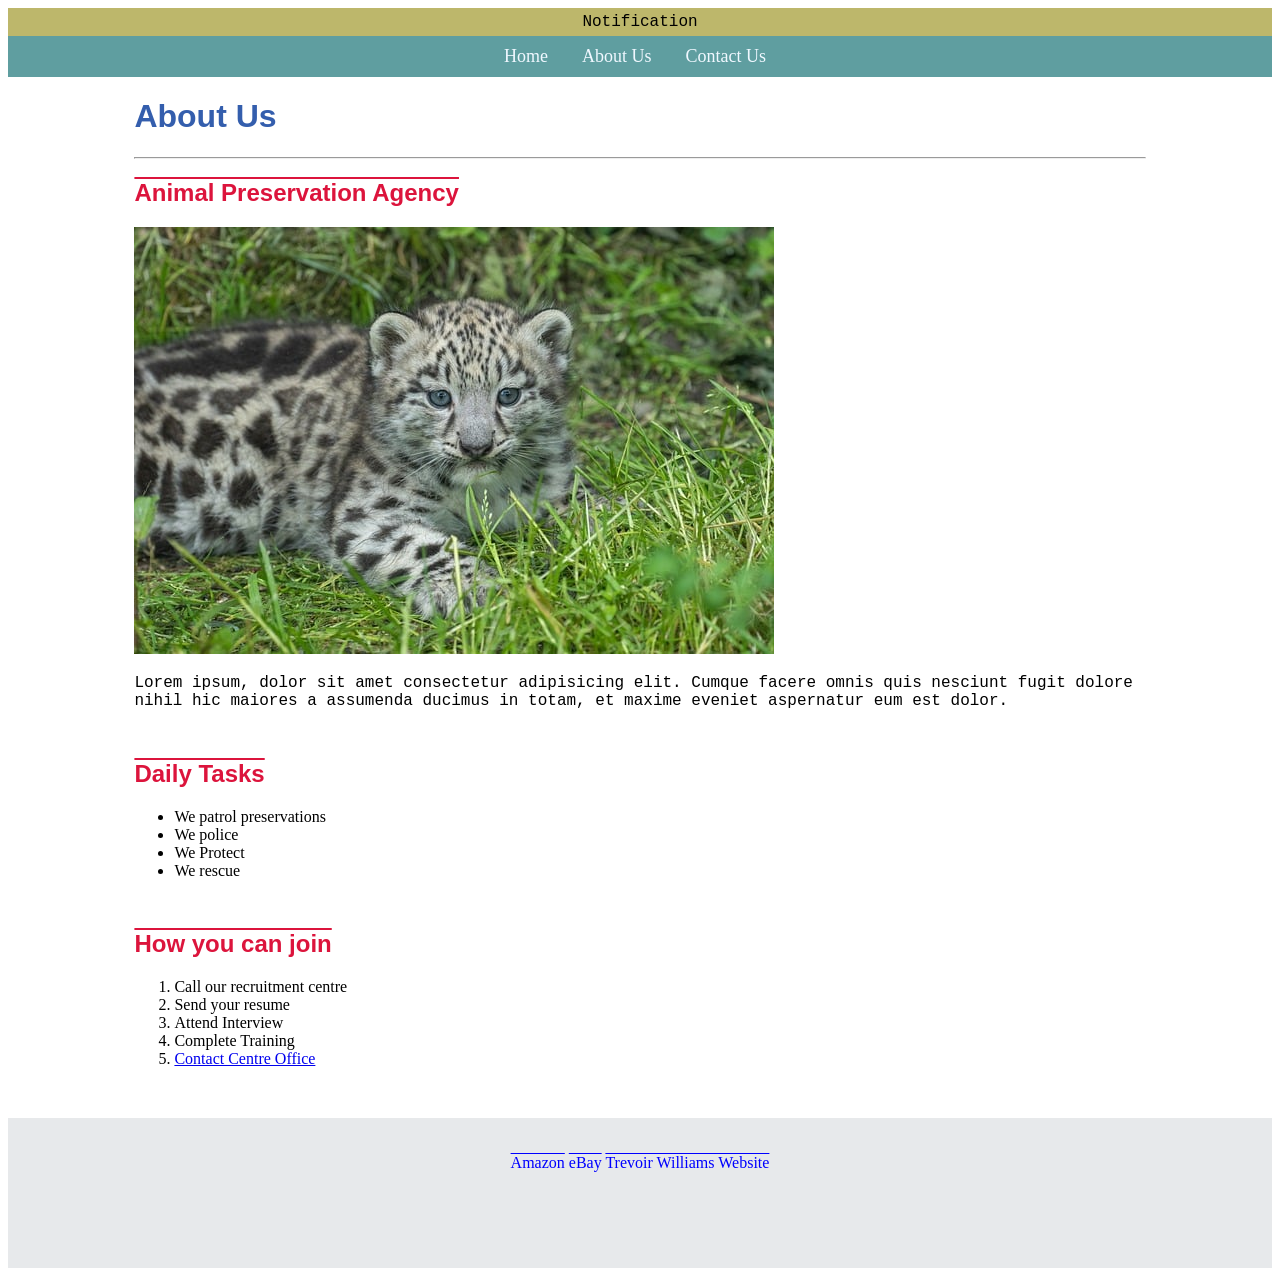
==== about_us.html @ 7772d061 "INITIAL COMMIT FROM UDEMY COURSE INTODUCTION_TO_WEBSITE_DESING" ====
<!DOCTYPE html>
<html lang="en">
<head>
    <meta charset="UTF-8">
    <meta name="viewport" content="width=device-width, initial-scale=1.0">
    <title>About Us</title>
    <link rel="stylesheet" href="stylesheets/site.css" />
</head>
<body>
    <header>
        <div id="banner">
            <p>Notification</p>
        </div>
        <nav>
            <!-- Anchor tags used for internal navigation -->
            <a href="index.html">Home</a>
            <a href="about_us.html">About Us</a>
            <a href="contact_us.html">Contact Us</a>
        </nav>
    </header>
    
    <main>
        <h1 >About Us</h1>
        <hr/>

        <article>
            <h2>Animal Preservation Agency</h2>
            <img src="images/baby-snow-leopard.jpg" alt="Baby Snow Leopard" />
            <p>Lorem ipsum, dolor sit amet consectetur adipisicing elit. Cumque facere omnis quis nesciunt fugit dolore nihil hic maiores a assumenda ducimus in totam, et maxime eveniet aspernatur eum est dolor.</p>
        </article>
       
        <article>
            <h2>Daily Tasks</h2>
            <!-- Unordered list tag. Produces bullet points -->
            <ul>
                <li>We patrol preservations</li>
                <li>We police</li>
                <li>We Protect</li>
                <li>We rescue</li>
            </ul>
        </article>
       
        <article>
            <h2>How you can join</h2>
            <!-- Ordered list tag. Produces numbered points in a list -->
            <ol>
                <li>Call our recruitment centre</li>
                <li>Send your resume</li>
                <li>Attend Interview</li>
                <li>Complete Training</li>
                <li>
                    <a href="contact_us.html">Contact Centre Office</a>
                </li>
            </ol>
        </article>

        
    </main>
    
    <footer>
        <br/><br/>
            <a href="https://www.amazon.com">Amazon</a>
    
            <a href="https://www.ebay.com" target="_blank">eBay</a>
            <a href="https://www.trevoirwilliams.com" target="_blank">Trevoir Williams Website</a>
    </footer>
</body>
</html>
---- stylesheets/site.css ----
h1{
    color: rgb(52, 94, 173);
}
h2{
    color: crimson;
    text-decoration: overline;
}
h1, h2, h3, h4, h5, h6{
    font-family: 'Franklin Gothic Medium', 'Arial Narrow', Arial, sans-serif;
}
p{
    font-family: 'Courier New', Courier, monospace;
}

#banner{
    background-color: darkkhaki;
    padding-bottom: 5px;
    padding-top: 5px;
    text-align: center;
}
#banner p{
    margin: 0;
}

#nav, nav{
    background-color: cadetblue;
    padding: 10px;
    text-align: center;
}

#nav a, nav a{
    color: aliceblue;
    text-decoration: none;
    font-size: large;
    margin-right: 10px;
    padding: 10px;
}

#nav a:hover{
    background-color: aquamarine;
    color: cadetblue;
}

nav a:hover{
    background-color: aquamarine;
    color: cadetblue;
}

#footer, footer{
    background-color: #E7E9EB;
    min-height: 150px;
    text-align: center;
}

#footer a, footer a{
    color: blue;
    text-decoration: overline;
}

#main, main{
    width: 80%;
    margin: 0 auto;
}

article{
    margin-bottom: 50px;
}

.logo{
    height: 50px;
    width: 50px;
}

.DifferentLookingText{
    font-size: larger;
    font-family: Georgia, 'Times New Roman', Times, serif;
    font-weight: bold;
}

.WeirdColor{
    color: darkmagenta;
}
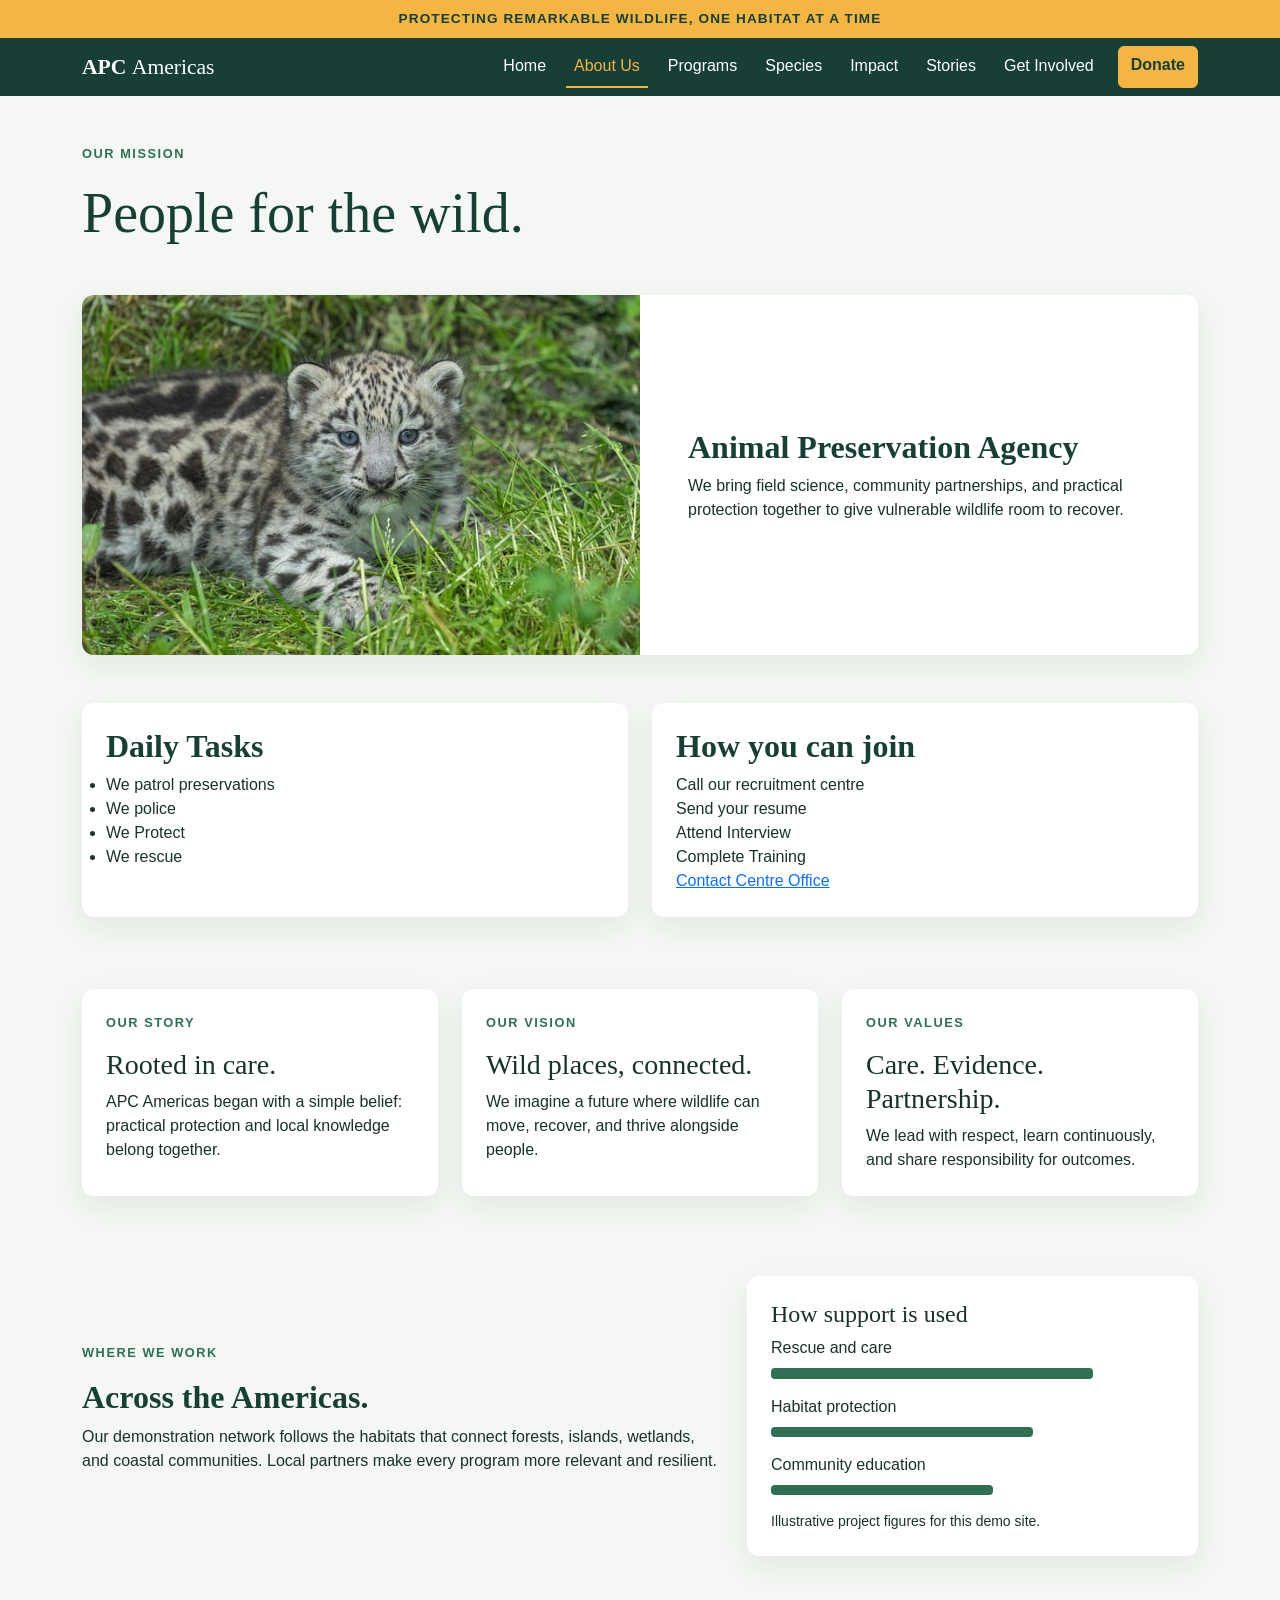
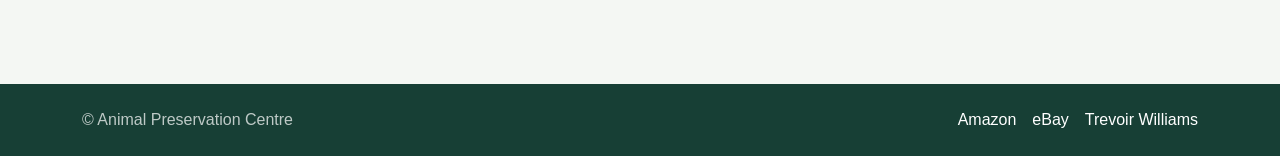
==== commit 3e8f824d: "Added bootstrap and expand the pages" ====
--- a/about_us.html
+++ b/about_us.html
@@ -4,46 +4,37 @@
     <meta charset="UTF-8">
     <meta name="viewport" content="width=device-width, initial-scale=1.0">
     <title>About Us</title>
+    <link href="https://cdn.jsdelivr.net/npm/bootstrap@5.3.3/dist/css/bootstrap.min.css" rel="stylesheet">
     <link rel="stylesheet" href="stylesheets/site.css" />
 </head>
 <body>
     <header>
-        <div id="banner">
-            <p>Notification</p>
-        </div>
-        <nav>
-            <!-- Anchor tags used for internal navigation -->
-            <a href="index.html">Home</a>
-            <a href="about_us.html">About Us</a>
-            <a href="contact_us.html">Contact Us</a>
-        </nav>
+        <div class="site-alert">Protecting remarkable wildlife, one habitat at a time</div>
+        <nav class="site-nav navbar navbar-expand-lg navbar-dark"><div class="container"><a class="navbar-brand" href="index.html">APC <span class="fw-normal">Americas</span></a><button class="navbar-toggler" type="button" data-bs-toggle="collapse" data-bs-target="#siteNav" aria-label="Toggle navigation"><span class="navbar-toggler-icon"></span></button><div class="collapse navbar-collapse" id="siteNav"><div class="navbar-nav ms-auto"><a class="nav-link" href="index.html">Home</a><a class="nav-link active" href="about_us.html">About Us</a><a class="nav-link" href="programs.html">Programs</a><a class="nav-link" href="species.html">Species</a><a class="nav-link" href="impact.html">Impact</a><a class="nav-link" href="stories.html">Stories</a><a class="nav-link" href="get_involved.html">Get Involved</a><a class="btn btn-donate" href="get_involved.html#donate">Donate</a></div></div></div></nav>
     </header>
     
-    <main>
-        <h1 >About Us</h1>
-        <hr/>
+    <main class="page-main container py-5">
+        <p class="section-kicker">Our mission</p>
+        <h1 class="display-4 mb-5">People for the wild.</h1>
 
-        <article>
-            <h2>Animal Preservation Agency</h2>
-            <img src="images/baby-snow-leopard.jpg" alt="Baby Snow Leopard" />
-            <p>Lorem ipsum, dolor sit amet consectetur adipisicing elit. Cumque facere omnis quis nesciunt fugit dolore nihil hic maiores a assumenda ducimus in totam, et maxime eveniet aspernatur eum est dolor.</p>
+        <article class="content-panel overflow-hidden mb-5"><div class="row g-0 align-items-center"><div class="col-lg-6"><img src="images/baby-snow-leopard.jpg" alt="Baby Snow Leopard" /></div><div class="col-lg-6 p-4 p-lg-5"><h2>Animal Preservation Agency</h2><p class="mb-0">We bring field science, community partnerships, and practical protection together to give vulnerable wildlife room to recover.</p></div></div>
         </article>
        
-        <article>
+        <div class="row g-4"><article class="col-md-6"><div class="content-panel h-100 p-4">
             <h2>Daily Tasks</h2>
             <!-- Unordered list tag. Produces bullet points -->
-            <ul>
+            <ul class="list-group list-group-flush">
                 <li>We patrol preservations</li>
                 <li>We police</li>
                 <li>We Protect</li>
                 <li>We rescue</li>
             </ul>
-        </article>
+        </div></article>
        
-        <article>
+        <article class="col-md-6"><div class="content-panel h-100 p-4">
             <h2>How you can join</h2>
             <!-- Ordered list tag. Produces numbered points in a list -->
-            <ol>
+            <ol class="list-group list-group-numbered">
                 <li>Call our recruitment centre</li>
                 <li>Send your resume</li>
                 <li>Attend Interview</li>
@@ -52,17 +43,18 @@
                     <a href="contact_us.html">Contact Centre Office</a>
                 </li>
             </ol>
-        </article>
+        </div></article></div>
 
-        
+        <section class="row g-4 mt-5">
+            <div class="col-md-4"><article class="content-panel h-100 p-4"><p class="section-kicker">Our story</p><h2 class="h3">Rooted in care.</h2><p class="mb-0">APC Americas began with a simple belief: practical protection and local knowledge belong together.</p></article></div>
+            <div class="col-md-4"><article class="content-panel h-100 p-4"><p class="section-kicker">Our vision</p><h2 class="h3">Wild places, connected.</h2><p class="mb-0">We imagine a future where wildlife can move, recover, and thrive alongside people.</p></article></div>
+            <div class="col-md-4"><article class="content-panel h-100 p-4"><p class="section-kicker">Our values</p><h2 class="h3">Care. Evidence. Partnership.</h2><p class="mb-0">We lead with respect, learn continuously, and share responsibility for outcomes.</p></article></div>
+        </section>
+        <section class="section-band px-0"><div class="row g-4 align-items-center"><div class="col-lg-7"><p class="section-kicker">Where we work</p><h2>Across the Americas.</h2><p>Our demonstration network follows the habitats that connect forests, islands, wetlands, and coastal communities. Local partners make every program more relevant and resilient.</p></div><div class="col-lg-5"><div class="content-panel p-4"><h3 class="h4">How support is used</h3><p class="mb-2">Rescue and care</p><div class="impact-bar mb-3" style="width:80%"></div><p class="mb-2">Habitat protection</p><div class="impact-bar mb-3" style="width:65%"></div><p class="mb-2">Community education</p><div class="impact-bar" style="width:55%"></div><p class="small mt-3 mb-0">Illustrative project figures for this demo site.</p></div></div></div></section>
     </main>
     
-    <footer>
-        <br/><br/>
-            <a href="https://www.amazon.com">Amazon</a>
-    
-            <a href="https://www.ebay.com" target="_blank">eBay</a>
-            <a href="https://www.trevoirwilliams.com" target="_blank">Trevoir Williams Website</a>
+    <footer class="site-footer py-4"><div class="container d-flex flex-column flex-md-row justify-content-between gap-3"><span>&copy; Animal Preservation Centre</span><div class="d-flex gap-3"><a href="https://www.amazon.com">Amazon</a><a href="https://www.ebay.com" target="_blank">eBay</a><a href="https://www.trevoirwilliams.com" target="_blank">Trevoir Williams</a></div></div>
     </footer>
+    <script src="https://cdn.jsdelivr.net/npm/bootstrap@5.3.3/dist/js/bootstrap.bundle.min.js"></script>
 </body>
 </html>
--- a/stylesheets/site.css
+++ b/stylesheets/site.css
@@ -1,82 +1,59 @@
-h1{
-    color: rgb(52, 94, 173);
-}
-h2{
-    color: crimson;
-    text-decoration: overline;
-}
-h1, h2, h3, h4, h5, h6{
-    font-family: 'Franklin Gothic Medium', 'Arial Narrow', Arial, sans-serif;
-}
-p{
-    font-family: 'Courier New', Courier, monospace;
-}
-
-#banner{
-    background-color: darkkhaki;
-    padding-bottom: 5px;
-    padding-top: 5px;
-    text-align: center;
-}
-#banner p{
-    margin: 0;
-}
-
-#nav, nav{
-    background-color: cadetblue;
-    padding: 10px;
-    text-align: center;
-}
-
-#nav a, nav a{
-    color: aliceblue;
-    text-decoration: none;
-    font-size: large;
-    margin-right: 10px;
-    padding: 10px;
-}
-
-#nav a:hover{
-    background-color: aquamarine;
-    color: cadetblue;
-}
-
-nav a:hover{
-    background-color: aquamarine;
-    color: cadetblue;
-}
-
-#footer, footer{
-    background-color: #E7E9EB;
-    min-height: 150px;
-    text-align: center;
-}
-
-#footer a, footer a{
-    color: blue;
-    text-decoration: overline;
-}
-
-#main, main{
-    width: 80%;
-    margin: 0 auto;
-}
-
-article{
-    margin-bottom: 50px;
-}
-
-.logo{
-    height: 50px;
-    width: 50px;
-}
-
-.DifferentLookingText{
-    font-size: larger;
-    font-family: Georgia, 'Times New Roman', Times, serif;
-    font-weight: bold;
-}
-
-.WeirdColor{
-    color: darkmagenta;
-}+:root { --forest: #173f35; --leaf: #2f7055; --sun: #f3b544; --mist: #f4f7f3; --ink: #19312b; }
+body { background: var(--mist); color: var(--ink); font-family: Arial, sans-serif; }
+h1, h2, h3, h4, h5, h6 { color: var(--forest); font-family: Georgia, 'Times New Roman', serif; font-weight: 700; }
+.site-alert { background: var(--sun); color: var(--forest); font-size: .85rem; font-weight: 700; letter-spacing: .08em; padding: .55rem 1rem; text-align: center; text-transform: uppercase; }
+.site-nav { background: var(--forest); }
+.site-nav .navbar-brand, .site-nav .nav-link { color: #fff; }
+.site-nav .navbar-brand { font-family: Georgia, 'Times New Roman', serif; font-size: 1.35rem; font-weight: 700; }
+.site-nav .nav-link { border-bottom: 2px solid transparent; margin-left: .75rem; }
+.site-nav .nav-link:hover, .site-nav .nav-link.active { border-bottom-color: var(--sun); color: var(--sun); }
+.page-main { min-height: calc(100vh - 250px); }
+.hero { background: linear-gradient(120deg, rgba(23, 63, 53, .98), rgba(47, 112, 85, .82)), url('../images/baby-snow-leopard.jpg') center/cover; border-radius: 0 0 1.5rem 1.5rem; color: #fff; padding: 5rem 2rem; }
+.hero h1, .hero p { color: #fff; }
+.hero h1 { font-size: clamp(2.3rem, 5vw, 4.5rem); max-width: 760px; }
+.section-kicker { color: var(--leaf); font-size: .8rem; font-weight: 700; letter-spacing: .12em; text-transform: uppercase; }
+.content-panel { background: #fff; border: 0; border-radius: .75rem; box-shadow: 0 10px 30px rgba(23, 63, 53, .08); }
+.content-panel img { max-height: 360px; object-fit: cover; width: 100%; }
+.site-footer { background: var(--forest); color: rgba(255, 255, 255, .72); }
+.site-footer a { color: #fff; text-decoration: none; }
+.site-footer a:hover { color: var(--sun); }
+.logo { height: 48px; object-fit: contain; width: 48px; }
+.table { vertical-align: middle; }
+.form-control:focus { border-color: var(--leaf); box-shadow: 0 0 0 .2rem rgba(47, 112, 85, .2); }
+.btn-forest { background: var(--leaf); border-color: var(--leaf); color: #fff; }
+.btn-forest:hover { background: var(--forest); border-color: var(--forest); color: #fff; }
+.DifferentLookingText { font-weight: 700; }
+.WeirdColor { color: var(--leaf); }
+.site-nav .btn-donate { background: var(--sun); border-color: var(--sun); color: var(--forest); font-weight: 700; margin-left: 1rem; }
+.site-nav .btn-donate:hover { background: #fff; border-color: #fff; color: var(--forest); }
+.section-band { padding: 5rem 0; }
+.section-band.alt { background: #e8efe9; }
+.stat-number { color: var(--leaf); font-family: Georgia, 'Times New Roman', serif; font-size: clamp(2rem, 4vw, 3.4rem); font-weight: 700; }
+.program-card, .species-card, .story-card { transition: box-shadow .25s ease, transform .25s ease; }
+.program-card:hover, .species-card:hover, .story-card:hover { box-shadow: 0 16px 35px rgba(23, 63, 53, .16); transform: translateY(-5px); }
+.card-image { height: 220px; object-fit: cover; width: 100%; }
+.species-card .card-image { height: 190px; }
+.status-badge { background: #e7f0e9; border-radius: 999px; color: var(--leaf); font-size: .78rem; font-weight: 700; padding: .3rem .65rem; }
+.story-image { height: 100%; min-height: 300px; object-fit: cover; width: 100%; }
+.dark-cta { background: var(--forest); color: #fff; padding: 4rem 0; }
+.dark-cta h2, .dark-cta p { color: #fff; }
+.newsletter { background: #e8efe9; }
+.reveal { opacity: 0; transform: translateY(18px); transition: opacity .6s ease, transform .6s ease; }
+.reveal.is-visible { opacity: 1; transform: none; }
+.filter-bar { gap: .5rem; }
+.filter-bar .active { background: var(--leaf); border-color: var(--leaf); color: #fff; }
+.species-profile { scroll-margin-top: 2rem; }
+.species-profile img { min-height: 300px; object-fit: cover; width: 100%; }
+.gallery-image { cursor: pointer; height: 240px; object-fit: cover; transition: transform .25s ease; width: 100%; }
+.gallery-image:hover { transform: scale(1.03); }
+.lightbox { align-items: center; background: rgba(23, 63, 53, .9); display: flex; inset: 0; justify-content: center; padding: 2rem; position: fixed; z-index: 1060; }
+.lightbox img { max-height: 80vh; max-width: min(900px, 100%); object-fit: contain; }
+.lightbox-content { color: #fff; text-align: center; }
+.lightbox-close { background: transparent; border: 1px solid #fff; color: #fff; font-size: 1.5rem; line-height: 1; padding: .3rem .65rem; position: absolute; right: 1.5rem; top: 1.5rem; }
+.timeline { border-left: 2px solid var(--sun); list-style: none; padding-left: 1.5rem; }
+.timeline li { margin-bottom: 1.5rem; position: relative; }
+.timeline li::before { background: var(--sun); border: 4px solid var(--mist); border-radius: 50%; content: ''; height: 14px; left: -2.05rem; position: absolute; top: .25rem; width: 14px; }
+.impact-bar { background: var(--leaf); border-radius: .25rem; height: .65rem; }
+.footer-heading { color: var(--sun); font-family: Arial, sans-serif; font-size: .8rem; font-weight: 700; letter-spacing: .1em; text-transform: uppercase; }
+@media (max-width: 991px) { .site-nav .nav-link { margin-left: 0; } .site-nav .btn-donate { margin: .75rem 0 0; width: fit-content; } }
+@media (max-width: 575px) { .hero { padding: 4rem 1rem; } .hero .btn { margin: .35rem 0 0; width: 100%; } .site-alert { font-size: .7rem; } }
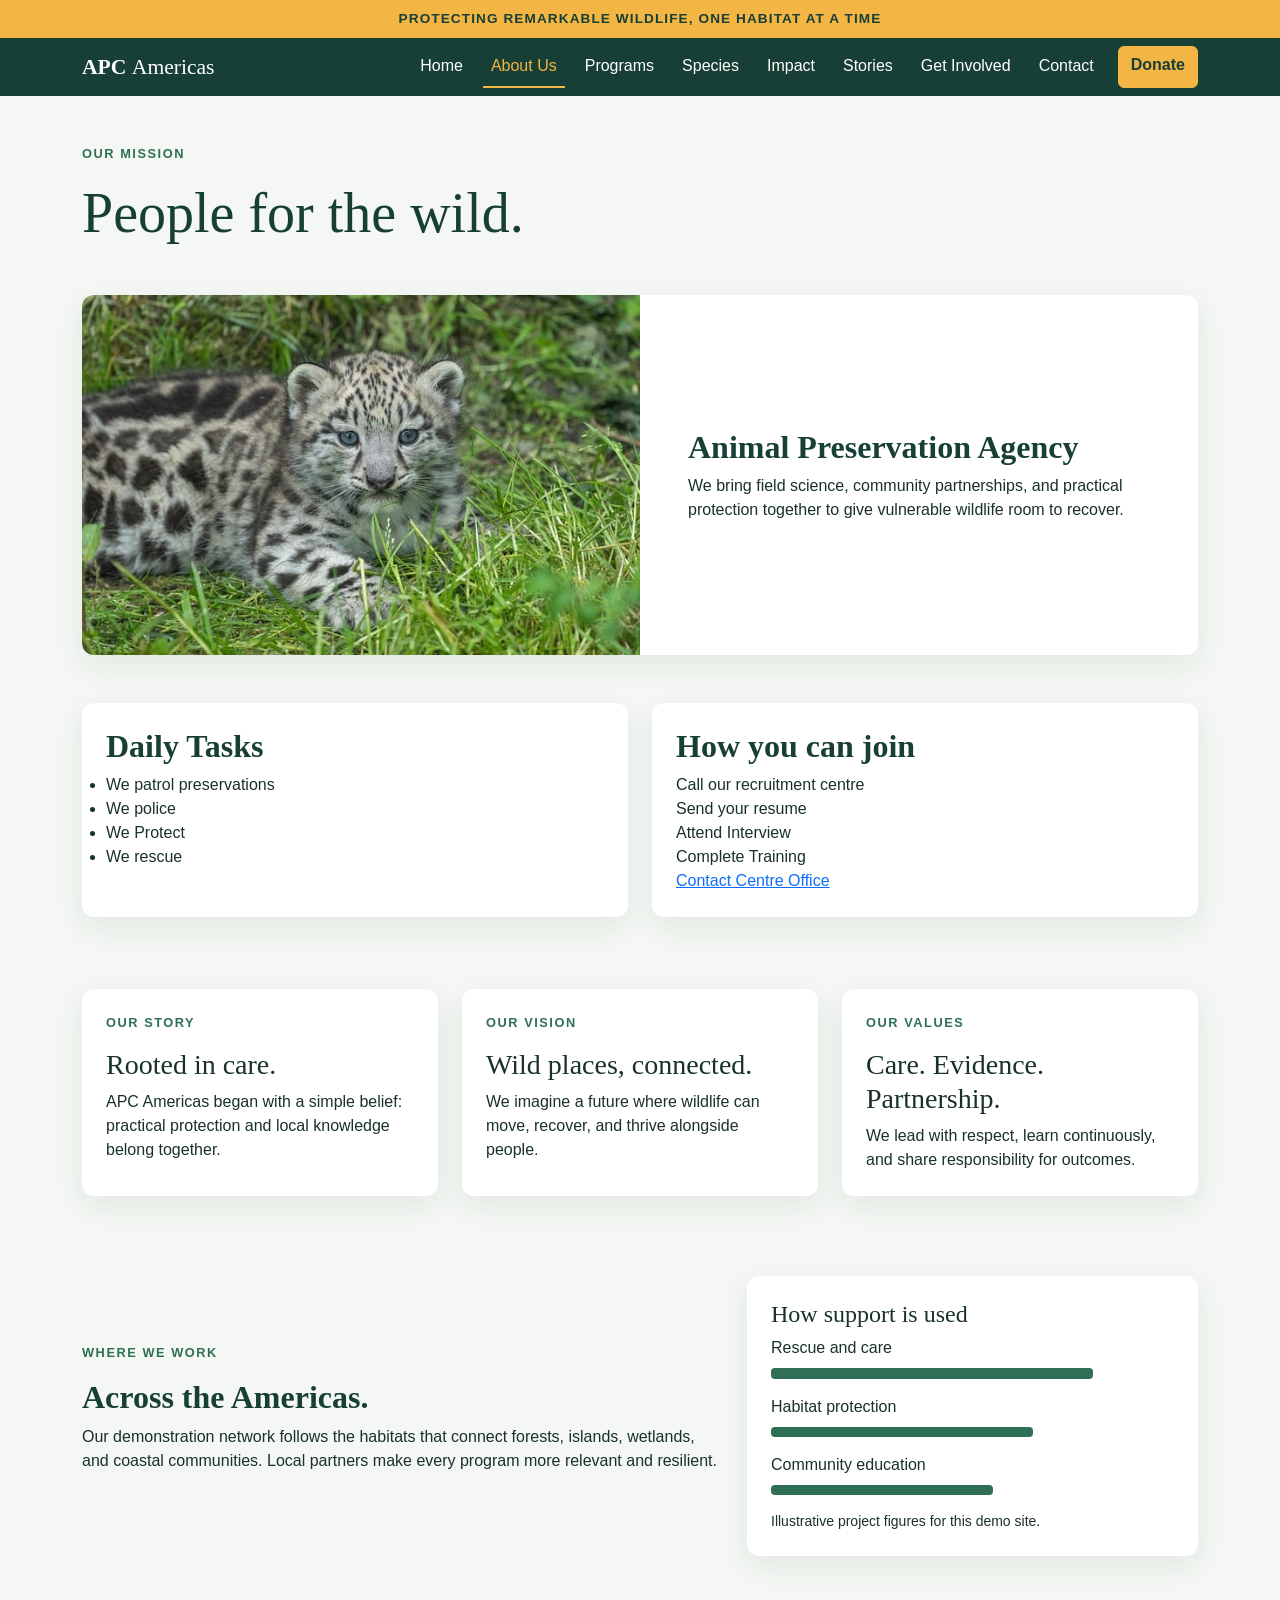
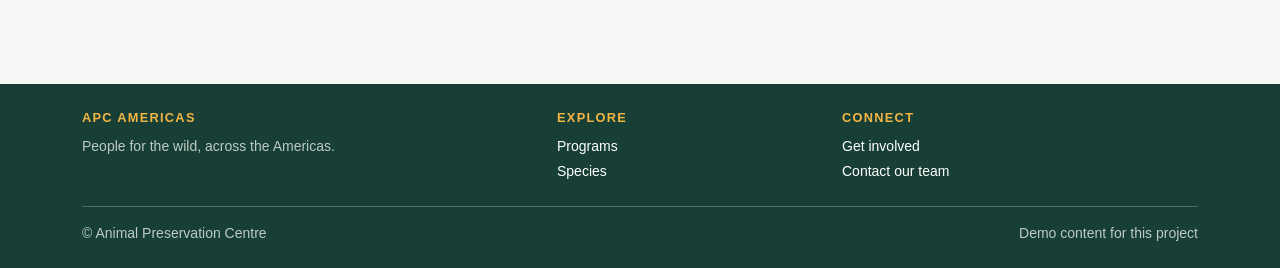
==== commit 0510f2c6: "Change footer" ====
--- a/about_us.html
+++ b/about_us.html
@@ -10,7 +10,7 @@
 <body>
     <header>
         <div class="site-alert">Protecting remarkable wildlife, one habitat at a time</div>
-        <nav class="site-nav navbar navbar-expand-lg navbar-dark"><div class="container"><a class="navbar-brand" href="index.html">APC <span class="fw-normal">Americas</span></a><button class="navbar-toggler" type="button" data-bs-toggle="collapse" data-bs-target="#siteNav" aria-label="Toggle navigation"><span class="navbar-toggler-icon"></span></button><div class="collapse navbar-collapse" id="siteNav"><div class="navbar-nav ms-auto"><a class="nav-link" href="index.html">Home</a><a class="nav-link active" href="about_us.html">About Us</a><a class="nav-link" href="programs.html">Programs</a><a class="nav-link" href="species.html">Species</a><a class="nav-link" href="impact.html">Impact</a><a class="nav-link" href="stories.html">Stories</a><a class="nav-link" href="get_involved.html">Get Involved</a><a class="btn btn-donate" href="get_involved.html#donate">Donate</a></div></div></div></nav>
+        <nav class="site-nav navbar navbar-expand-lg navbar-dark"><div class="container"><a class="navbar-brand" href="index.html">APC <span class="fw-normal">Americas</span></a><button class="navbar-toggler" type="button" data-bs-toggle="collapse" data-bs-target="#siteNav" aria-label="Toggle navigation"><span class="navbar-toggler-icon"></span></button><div class="collapse navbar-collapse" id="siteNav"><div class="navbar-nav ms-auto"><a class="nav-link" href="index.html">Home</a><a class="nav-link active" href="about_us.html">About Us</a><a class="nav-link" href="programs.html">Programs</a><a class="nav-link" href="species.html">Species</a><a class="nav-link" href="impact.html">Impact</a><a class="nav-link" href="stories.html">Stories</a><a class="nav-link" href="get_involved.html">Get Involved</a><a class="nav-link" href="contact_us.html">Contact</a><a class="btn btn-donate" href="get_involved.html#donate">Donate</a></div></div></div></nav>
     </header>
     
     <main class="page-main container py-5">
@@ -53,7 +53,7 @@
         <section class="section-band px-0"><div class="row g-4 align-items-center"><div class="col-lg-7"><p class="section-kicker">Where we work</p><h2>Across the Americas.</h2><p>Our demonstration network follows the habitats that connect forests, islands, wetlands, and coastal communities. Local partners make every program more relevant and resilient.</p></div><div class="col-lg-5"><div class="content-panel p-4"><h3 class="h4">How support is used</h3><p class="mb-2">Rescue and care</p><div class="impact-bar mb-3" style="width:80%"></div><p class="mb-2">Habitat protection</p><div class="impact-bar mb-3" style="width:65%"></div><p class="mb-2">Community education</p><div class="impact-bar" style="width:55%"></div><p class="small mt-3 mb-0">Illustrative project figures for this demo site.</p></div></div></div></section>
     </main>
     
-    <footer class="site-footer py-4"><div class="container d-flex flex-column flex-md-row justify-content-between gap-3"><span>&copy; Animal Preservation Centre</span><div class="d-flex gap-3"><a href="https://www.amazon.com">Amazon</a><a href="https://www.ebay.com" target="_blank">eBay</a><a href="https://www.trevoirwilliams.com" target="_blank">Trevoir Williams</a></div></div>
+    <footer class="site-footer py-4"><div class="container"><div class="row g-4"><div class="col-md-5"><p class="footer-heading mb-2">APC Americas</p><p class="small mb-0">People for the wild, across the Americas.</p></div><div class="col-6 col-md-3"><p class="footer-heading mb-2">Explore</p><a class="d-block small mb-1" href="programs.html">Programs</a><a class="d-block small" href="species.html">Species</a></div><div class="col-6 col-md-4"><p class="footer-heading mb-2">Connect</p><a class="d-block small mb-1" href="get_involved.html">Get involved</a><a class="d-block small" href="contact_us.html">Contact our team</a></div></div><div class="border-top border-light border-opacity-25 mt-4 pt-3 small">&copy; Animal Preservation Centre <span class="float-md-end">Demo content for this project</span></div></div>
     </footer>
     <script src="https://cdn.jsdelivr.net/npm/bootstrap@5.3.3/dist/js/bootstrap.bundle.min.js"></script>
 </body>
--- a/stylesheets/site.css
+++ b/stylesheets/site.css
@@ -55,5 +55,6 @@
 .timeline li::before { background: var(--sun); border: 4px solid var(--mist); border-radius: 50%; content: ''; height: 14px; left: -2.05rem; position: absolute; top: .25rem; width: 14px; }
 .impact-bar { background: var(--leaf); border-radius: .25rem; height: .65rem; }
 .footer-heading { color: var(--sun); font-family: Arial, sans-serif; font-size: .8rem; font-weight: 700; letter-spacing: .1em; text-transform: uppercase; }
+.site-footer a { overflow-wrap: anywhere; }
 @media (max-width: 991px) { .site-nav .nav-link { margin-left: 0; } .site-nav .btn-donate { margin: .75rem 0 0; width: fit-content; } }
 @media (max-width: 575px) { .hero { padding: 4rem 1rem; } .hero .btn { margin: .35rem 0 0; width: 100%; } .site-alert { font-size: .7rem; } }
